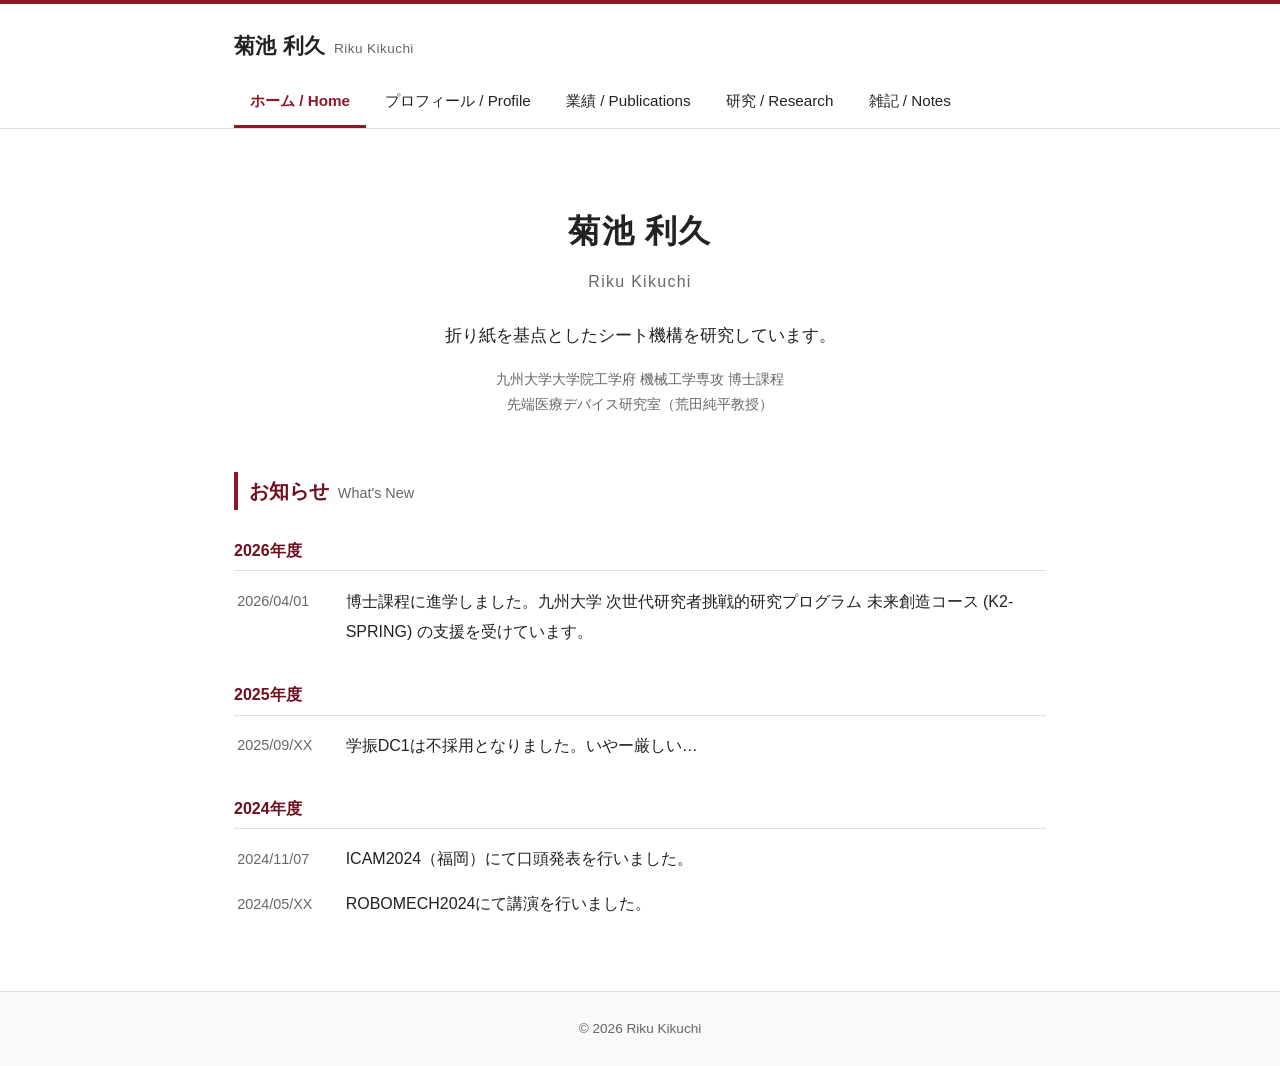
==== index.html @ eeeda30f "Initial site" ====
<!DOCTYPE html>
<html lang="ja">
<head>
  <meta charset="UTF-8">
  <meta name="viewport" content="width=device-width, initial-scale=1.0">
  <title>菊池 利久 | Riku Kikuchi</title>
  <meta name="description" content="菊池利久（九州大学大学院工学府 機械工学専攻 博士課程）の個人ウェブサイト。折り紙を基点としたシート機構の研究を行っています。">
  <link rel="stylesheet" href="css/style.css">
</head>
<body>

<header class="site-header">
  <div class="header-inner">
    <div class="site-title">
      <a href="index.html">菊池 利久<span class="en">Riku Kikuchi</span></a>
    </div>
    <nav class="site-nav">
      <ul>
        <li><a href="index.html" class="active">ホーム / Home</a></li>
        <li><a href="profile.html">プロフィール / Profile</a></li>
        <li><a href="publications.html">業績 / Publications</a></li>
        <li><a href="research.html">研究 / Research</a></li>
        <li><a href="notes.html">雑記 / Notes</a></li>
      </ul>
    </nav>
  </div>
</header>

<main>
  <section class="hero">
    <h1>菊池 利久<span class="en-name">Riku Kikuchi</span></h1>
    <p class="tagline">折り紙を基点としたシート機構を研究しています。</p>
    <p class="affiliation">
      九州大学大学院工学府 機械工学専攻 博士課程<br>
      先端医療デバイス研究室（荒田純平教授）
    </p>
  </section>

  <section class="news">
    <h2>お知らせ<span class="en">What's New</span></h2>

    <h3>2026年度</h3>
    <ul>
      <li>
        <span class="date">2026/04/01</span>
        <span class="body">博士課程に進学しました。九州大学 次世代研究者挑戦的研究プログラム 未来創造コース (K2-SPRING) の支援を受けています。</span>
      </li>
    </ul>

    <h3>2025年度</h3>
    <ul>
      <li>
        <!-- TODO: 日付を修正 -->
        <span class="date">2025/09/XX</span>
        <span class="body">学振DC1は不採用となりました。いやー厳しい…</span>
      </li>
    </ul>

    <h3>2024年度</h3>
    <ul>
      <li>
        <span class="date">2024/11/07</span>
        <span class="body">ICAM2024（福岡）にて口頭発表を行いました。</span>
      </li>
      <li>
        <!-- TODO: 日付を修正 -->
        <span class="date">2024/05/XX</span>
        <span class="body">ROBOMECH2024にて講演を行いました。</span>
      </li>
    </ul>
  </section>
</main>

<footer class="site-footer">
  <div class="footer-inner">
    &copy; 2026 Riku Kikuchi
  </div>
</footer>

</body>
</html>
---- css/style.css ----
/* ============================================
   Riku Kikuchi — Personal Academic Website
   ============================================ */

:root {
  --accent: #8E1728;        /* 九州大学ワインレッド */
  --accent-dark: #6E101F;
  --text: #222222;
  --text-muted: #666666;
  --bg: #ffffff;
  --bg-subtle: #faf8f8;
  --border: #e5dede;
  --max-width: 860px;
}

* {
  margin: 0;
  padding: 0;
  box-sizing: border-box;
}

html {
  scroll-behavior: smooth;
}

body {
  font-family: "Helvetica Neue", Arial, "Hiragino Kaku Gothic ProN",
    "Hiragino Sans", "Yu Gothic UI", Meiryo, sans-serif;
  color: var(--text);
  background: var(--bg);
  line-height: 1.9;
  font-size: 16px;
}

/* ---------- Header / Navigation ---------- */

.site-header {
  border-top: 4px solid var(--accent);
  border-bottom: 1px solid var(--border);
  background: var(--bg);
}

.header-inner {
  max-width: var(--max-width);
  margin: 0 auto;
  padding: 1.4rem 1.5rem 0;
}

.site-title {
  font-size: 1.3rem;
  font-weight: 700;
  letter-spacing: 0.02em;
}

.site-title a {
  color: var(--text);
  text-decoration: none;
}

.site-title .en {
  font-size: 0.85rem;
  font-weight: 400;
  color: var(--text-muted);
  margin-left: 0.6em;
}

.site-nav ul {
  list-style: none;
  display: flex;
  flex-wrap: wrap;
  gap: 0.2rem;
  margin-top: 0.8rem;
}

.site-nav a {
  display: block;
  padding: 0.55rem 1rem;
  color: var(--text);
  text-decoration: none;
  font-size: 0.95rem;
  border-bottom: 3px solid transparent;
  transition: color 0.15s, border-color 0.15s;
}

.site-nav a:hover {
  color: var(--accent);
}

.site-nav a.active {
  color: var(--accent);
  border-bottom-color: var(--accent);
  font-weight: 600;
}

/* ---------- Main layout ---------- */

main {
  max-width: var(--max-width);
  margin: 0 auto;
  padding: 3rem 1.5rem 4rem;
}

.page-title {
  font-size: 1.7rem;
  font-weight: 700;
  margin-bottom: 2.2rem;
  padding-bottom: 0.6rem;
  border-bottom: 2px solid var(--accent);
}

.page-title .en {
  font-size: 1rem;
  font-weight: 400;
  color: var(--text-muted);
  margin-left: 0.7em;
}

h2 {
  font-size: 1.25rem;
  font-weight: 700;
  color: var(--accent-dark);
  margin: 2.6rem 0 1rem;
  padding-left: 0.7rem;
  border-left: 4px solid var(--accent);
}

h2:first-of-type {
  margin-top: 0;
}

h2 .en {
  font-size: 0.9rem;
  font-weight: 400;
  color: var(--text-muted);
  margin-left: 0.6em;
}

h3 {
  font-size: 1.05rem;
  font-weight: 700;
  margin: 1.8rem 0 0.6rem;
}

p {
  margin-bottom: 1rem;
}

a {
  color: var(--accent);
}

/* ---------- Home ---------- */

.hero {
  text-align: center;
  padding: 1.5rem 0 2.5rem;
}

.hero h1 {
  font-size: 2rem;
  font-weight: 700;
  letter-spacing: 0.04em;
}

.hero .en-name {
  display: block;
  font-size: 1rem;
  font-weight: 400;
  color: var(--text-muted);
  margin-top: 0.3rem;
  letter-spacing: 0.08em;
}

.hero .tagline {
  margin-top: 1.4rem;
  font-size: 1.05rem;
  color: var(--text);
}

.hero .affiliation {
  margin-top: 0.8rem;
  font-size: 0.9rem;
  color: var(--text-muted);
  line-height: 1.7;
}

/* ---------- What's New ---------- */

.news h3 {
  font-size: 1rem;
  color: var(--accent-dark);
  margin: 1.6rem 0 0.5rem;
  padding-bottom: 0.25rem;
  border-bottom: 1px solid var(--border);
}

.news ul {
  list-style: none;
}

.news li {
  display: flex;
  gap: 1.2rem;
  padding: 0.45rem 0.2rem;
}

.news .date {
  flex: 0 0 6.2em;
  color: var(--text-muted);
  font-size: 0.9rem;
  font-variant-numeric: tabular-nums;
  padding-top: 0.1em;
}

.news .body {
  flex: 1;
}

/* ---------- Profile ---------- */

.profile-top {
  display: flex;
  align-items: center;
  gap: 2.5rem;
  margin-bottom: 2.5rem;
}

.profile-photo {
  width: 180px;
  height: 180px;
  border-radius: 50%;
  object-fit: cover;
  flex-shrink: 0;
  border: 3px solid var(--border);
}

.profile-intro .name {
  font-size: 1.4rem;
  font-weight: 700;
}

.profile-intro .name .en {
  font-size: 0.95rem;
  font-weight: 400;
  color: var(--text-muted);
  margin-left: 0.6em;
}

.profile-intro .affiliation {
  margin-top: 0.6rem;
  font-size: 0.95rem;
  color: var(--text-muted);
  line-height: 1.8;
}

.profile-intro .email {
  margin-top: 0.6rem;
  font-size: 0.95rem;
}

dl.history div {
  display: flex;
  gap: 1.5rem;
  padding: 0.5rem 0.2rem;
  border-bottom: 1px dashed var(--border);
}

dl.history dt {
  flex: 0 0 7em;
  color: var(--text-muted);
  font-variant-numeric: tabular-nums;
}

dl.history dd {
  flex: 1;
}

/* ---------- Publications ---------- */

ol.pub-list {
  padding-left: 1.5rem;
}

ol.pub-list li {
  margin-bottom: 1.1rem;
}

.pub-empty {
  color: var(--text-muted);
  font-size: 0.95rem;
  padding: 0.4rem 0.2rem;
}

/* ---------- Research ---------- */

.research-section {
  margin-bottom: 3rem;
}

figure.research-fig {
  margin: 1.2rem 0;
  text-align: center;
}

figure.research-fig .placeholder {
  display: flex;
  align-items: center;
  justify-content: center;
  height: 240px;
  background: var(--bg-subtle);
  border: 1px dashed var(--border);
  border-radius: 6px;
  color: var(--text-muted);
  font-size: 0.9rem;
}

figure.research-fig img,
figure.research-fig video {
  max-width: 100%;
  height: auto;
  border-radius: 6px;
  background: #000;
}

.video-row {
  display: flex;
  gap: 1.5rem;
  align-items: flex-start;
}

.video-row figure.research-fig {
  flex: 1;
  min-width: 0;
}

figure.research-fig figcaption {
  margin-top: 0.6rem;
  font-size: 0.88rem;
  color: var(--text-muted);
}

/* ---------- Footer ---------- */

.site-footer {
  border-top: 1px solid var(--border);
  background: var(--bg-subtle);
}

.footer-inner {
  max-width: var(--max-width);
  margin: 0 auto;
  padding: 1.5rem;
  font-size: 0.85rem;
  color: var(--text-muted);
  text-align: center;
}

/* ---------- Responsive ---------- */

@media (max-width: 600px) {
  body {
    font-size: 15px;
  }

  .header-inner {
    padding: 1.1rem 1rem 0;
  }

  .site-nav a {
    padding: 0.5rem 0.7rem;
    font-size: 0.9rem;
  }

  main {
    padding: 2rem 1rem 3rem;
  }

  .hero h1 {
    font-size: 1.6rem;
  }

  .profile-top {
    flex-direction: column;
    text-align: center;
    gap: 1.5rem;
  }

  .news li {
    flex-direction: column;
    gap: 0.1rem;
  }

  .news .date {
    flex: none;
  }

  dl.history div {
    flex-direction: column;
    gap: 0.1rem;
  }

  dl.history dt {
    flex: none;
  }

  .video-row {
    flex-direction: column;
    gap: 1rem;
  }
}
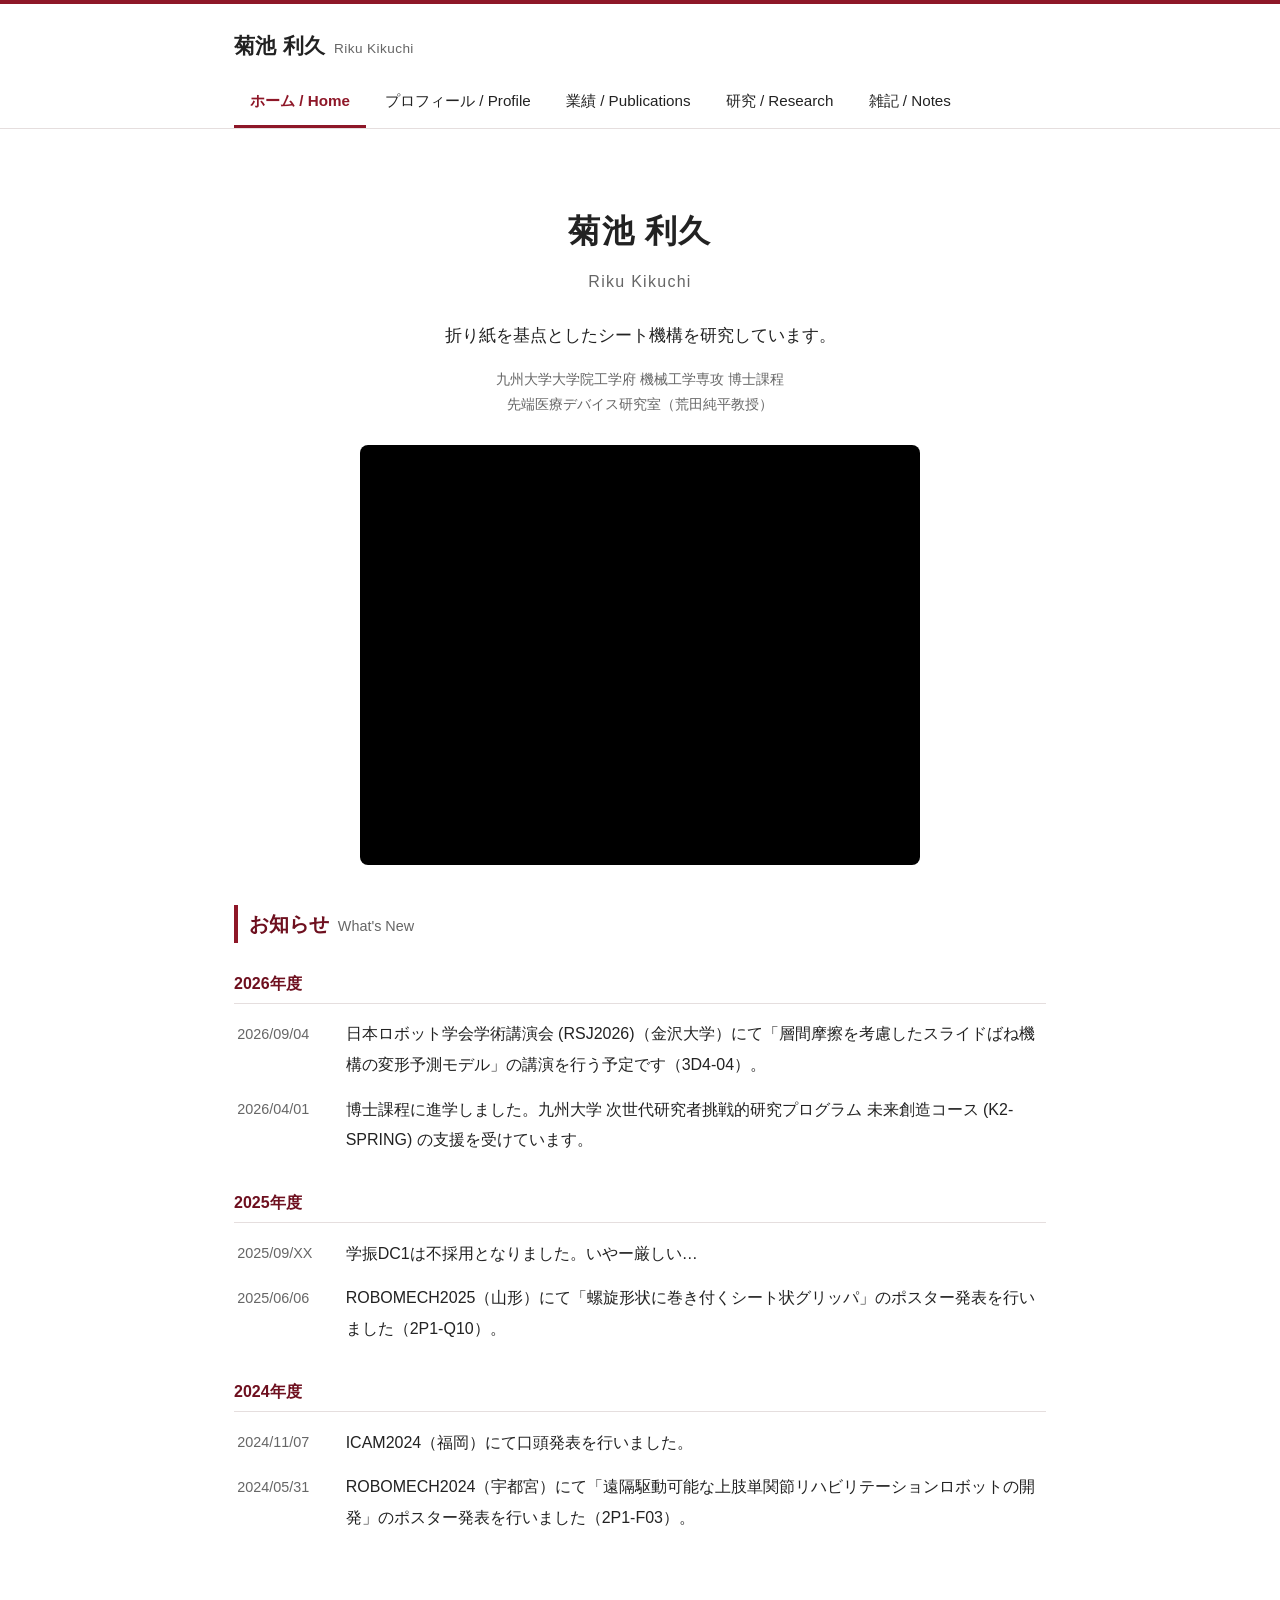
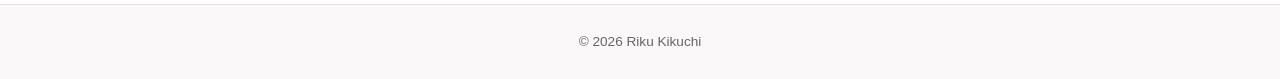
==== commit 88e201f9: "Add hero video playlist and conference dates to news and publications" ====
--- a/index.html
+++ b/index.html
@@ -34,6 +34,8 @@
       九州大学大学院工学府 機械工学専攻 博士課程<br>
       先端医療デバイス研究室（荒田純平教授）
     </p>
+    <video id="hero-video" class="hero-video" src="videos/herical.mp4"
+           autoplay muted playsinline preload="auto"></video>
   </section>
 
   <section class="news">
@@ -41,6 +43,10 @@
 
     <h3>2026年度</h3>
     <ul>
+      <li>
+        <span class="date">2026/09/04</span>
+        <span class="body">日本ロボット学会学術講演会 (RSJ2026)（金沢大学）にて「層間摩擦を考慮したスライドばね機構の変形予測モデル」の講演を行う予定です（3D4-04）。</span>
+      </li>
       <li>
         <span class="date">2026/04/01</span>
         <span class="body">博士課程に進学しました。九州大学 次世代研究者挑戦的研究プログラム 未来創造コース (K2-SPRING) の支援を受けています。</span>
@@ -54,6 +60,10 @@
         <span class="date">2025/09/XX</span>
         <span class="body">学振DC1は不採用となりました。いやー厳しい…</span>
       </li>
+      <li>
+        <span class="date">2025/06/06</span>
+        <span class="body">ROBOMECH2025（山形）にて「螺旋形状に巻き付くシート状グリッパ」のポスター発表を行いました（2P1-Q10）。</span>
+      </li>
     </ul>
 
     <h3>2024年度</h3>
@@ -63,13 +73,25 @@
         <span class="body">ICAM2024（福岡）にて口頭発表を行いました。</span>
       </li>
       <li>
-        <!-- TODO: 日付を修正 -->
-        <span class="date">2024/05/XX</span>
-        <span class="body">ROBOMECH2024にて講演を行いました。</span>
+        <span class="date">2024/05/31</span>
+        <span class="body">ROBOMECH2024（宇都宮）にて「遠隔駆動可能な上肢単関節リハビリテーションロボットの開発」のポスター発表を行いました（2P1-F03）。</span>
       </li>
     </ul>
   </section>
 </main>
+
+<script>
+  (function () {
+    var playlist = ["videos/herical.mp4", "videos/gripper.mp4", "videos/elbow_reha.mp4"];
+    var i = 0;
+    var v = document.getElementById("hero-video");
+    v.addEventListener("ended", function () {
+      i = (i + 1) % playlist.length;
+      v.src = playlist[i];
+      v.play();
+    });
+  })();
+</script>
 
 <footer class="site-footer">
   <div class="footer-inner">
--- a/css/style.css
+++ b/css/style.css
@@ -184,6 +184,16 @@
   line-height: 1.7;
 }
 
+.hero-video {
+  display: block;
+  width: min(100%, 560px);
+  aspect-ratio: 4 / 3;
+  object-fit: cover;
+  margin: 1.8rem auto 0;
+  border-radius: 8px;
+  background: #000;
+}
+
 /* ---------- What's New ---------- */
 
 .news h3 {
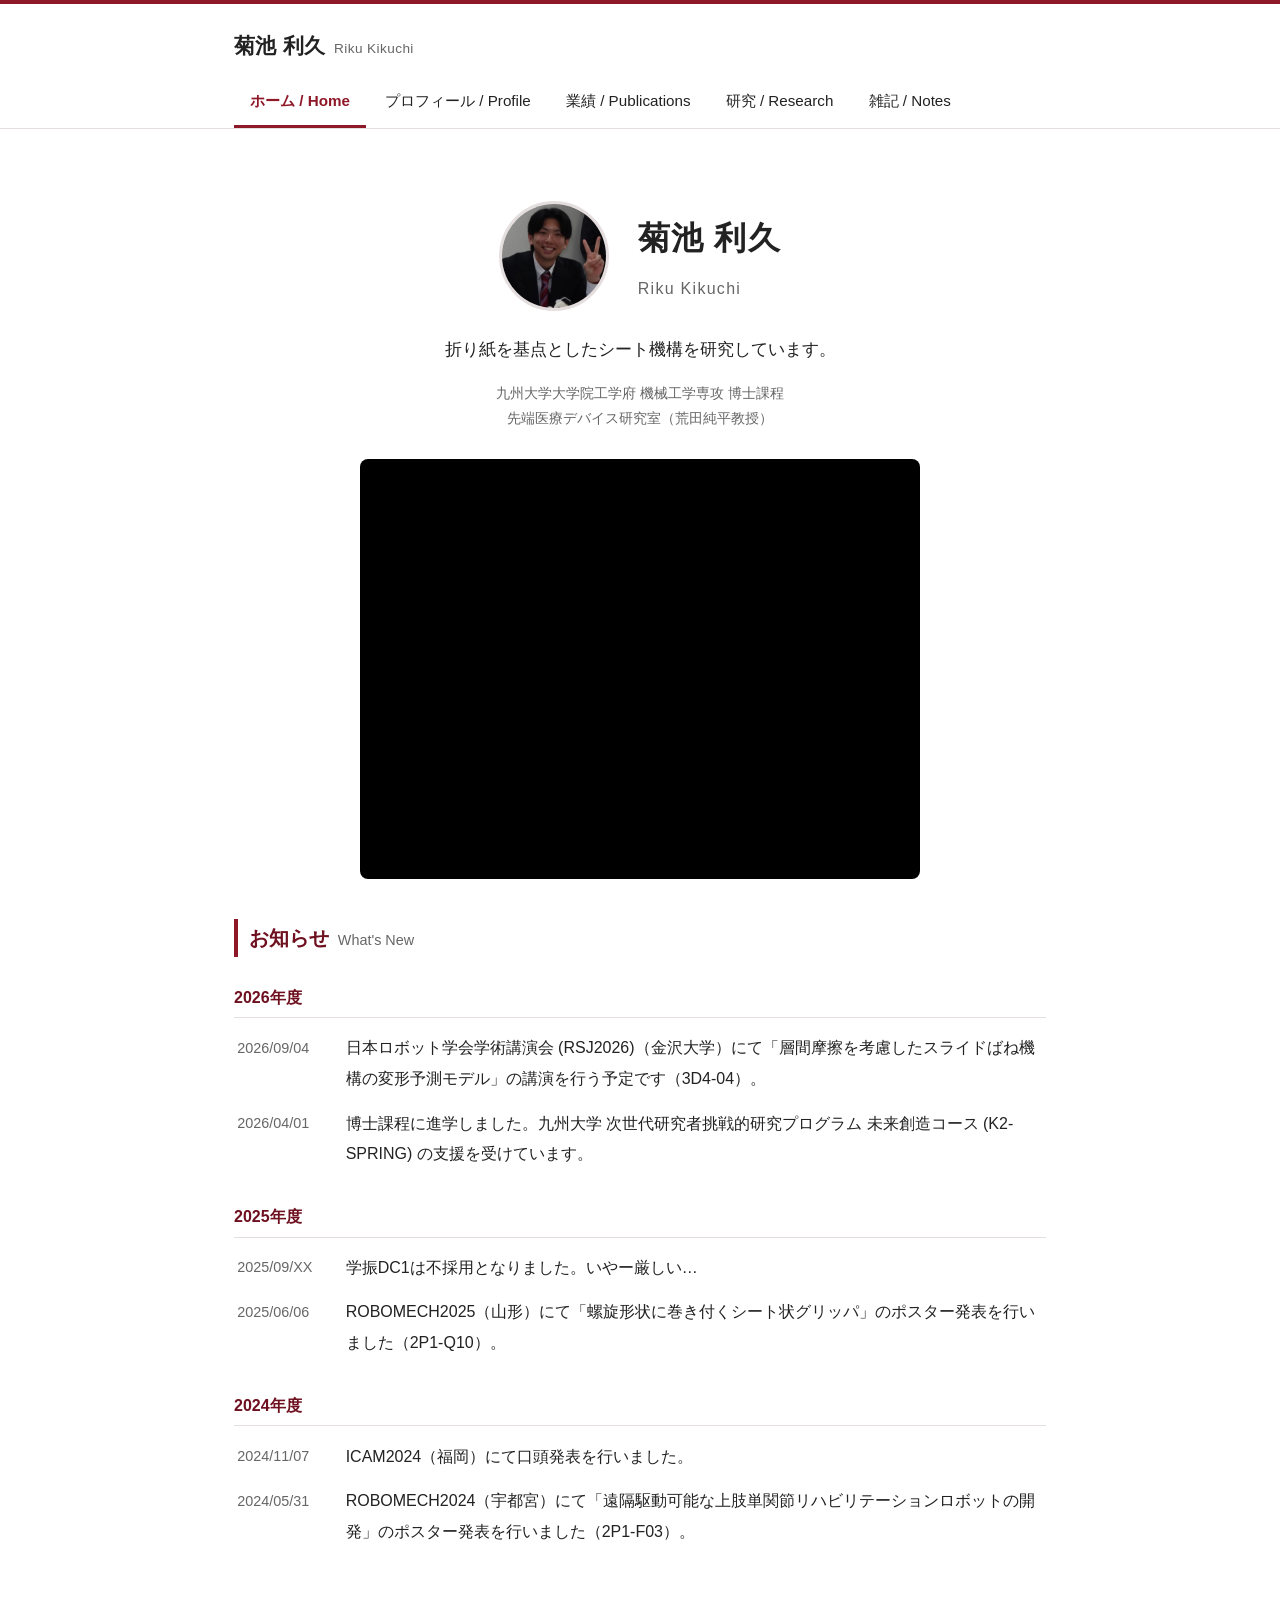
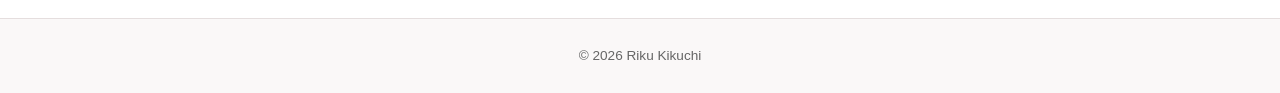
==== commit 5658c6e4: "Add profile photo next to name in hero" ====
--- a/index.html
+++ b/index.html
@@ -28,7 +28,10 @@
 
 <main>
   <section class="hero">
-    <h1>菊池 利久<span class="en-name">Riku Kikuchi</span></h1>
+    <div class="hero-head">
+      <img src="images/profile.jpg" alt="菊池利久の顔写真" class="hero-photo">
+      <h1>菊池 利久<span class="en-name">Riku Kikuchi</span></h1>
+    </div>
     <p class="tagline">折り紙を基点としたシート機構を研究しています。</p>
     <p class="affiliation">
       九州大学大学院工学府 機械工学専攻 博士課程<br>
--- a/css/style.css
+++ b/css/style.css
@@ -156,10 +156,27 @@
   padding: 1.5rem 0 2.5rem;
 }
 
+.hero-head {
+  display: flex;
+  align-items: center;
+  justify-content: center;
+  gap: 1.8rem;
+}
+
+.hero-photo {
+  width: 110px;
+  height: 110px;
+  border-radius: 50%;
+  object-fit: cover;
+  border: 3px solid var(--border);
+  flex-shrink: 0;
+}
+
 .hero h1 {
   font-size: 2rem;
   font-weight: 700;
   letter-spacing: 0.04em;
+  text-align: left;
 }
 
 .hero .en-name {
@@ -389,6 +406,15 @@
     font-size: 1.6rem;
   }
 
+  .hero-head {
+    gap: 1.1rem;
+  }
+
+  .hero-photo {
+    width: 84px;
+    height: 84px;
+  }
+
   .profile-top {
     flex-direction: column;
     text-align: center;
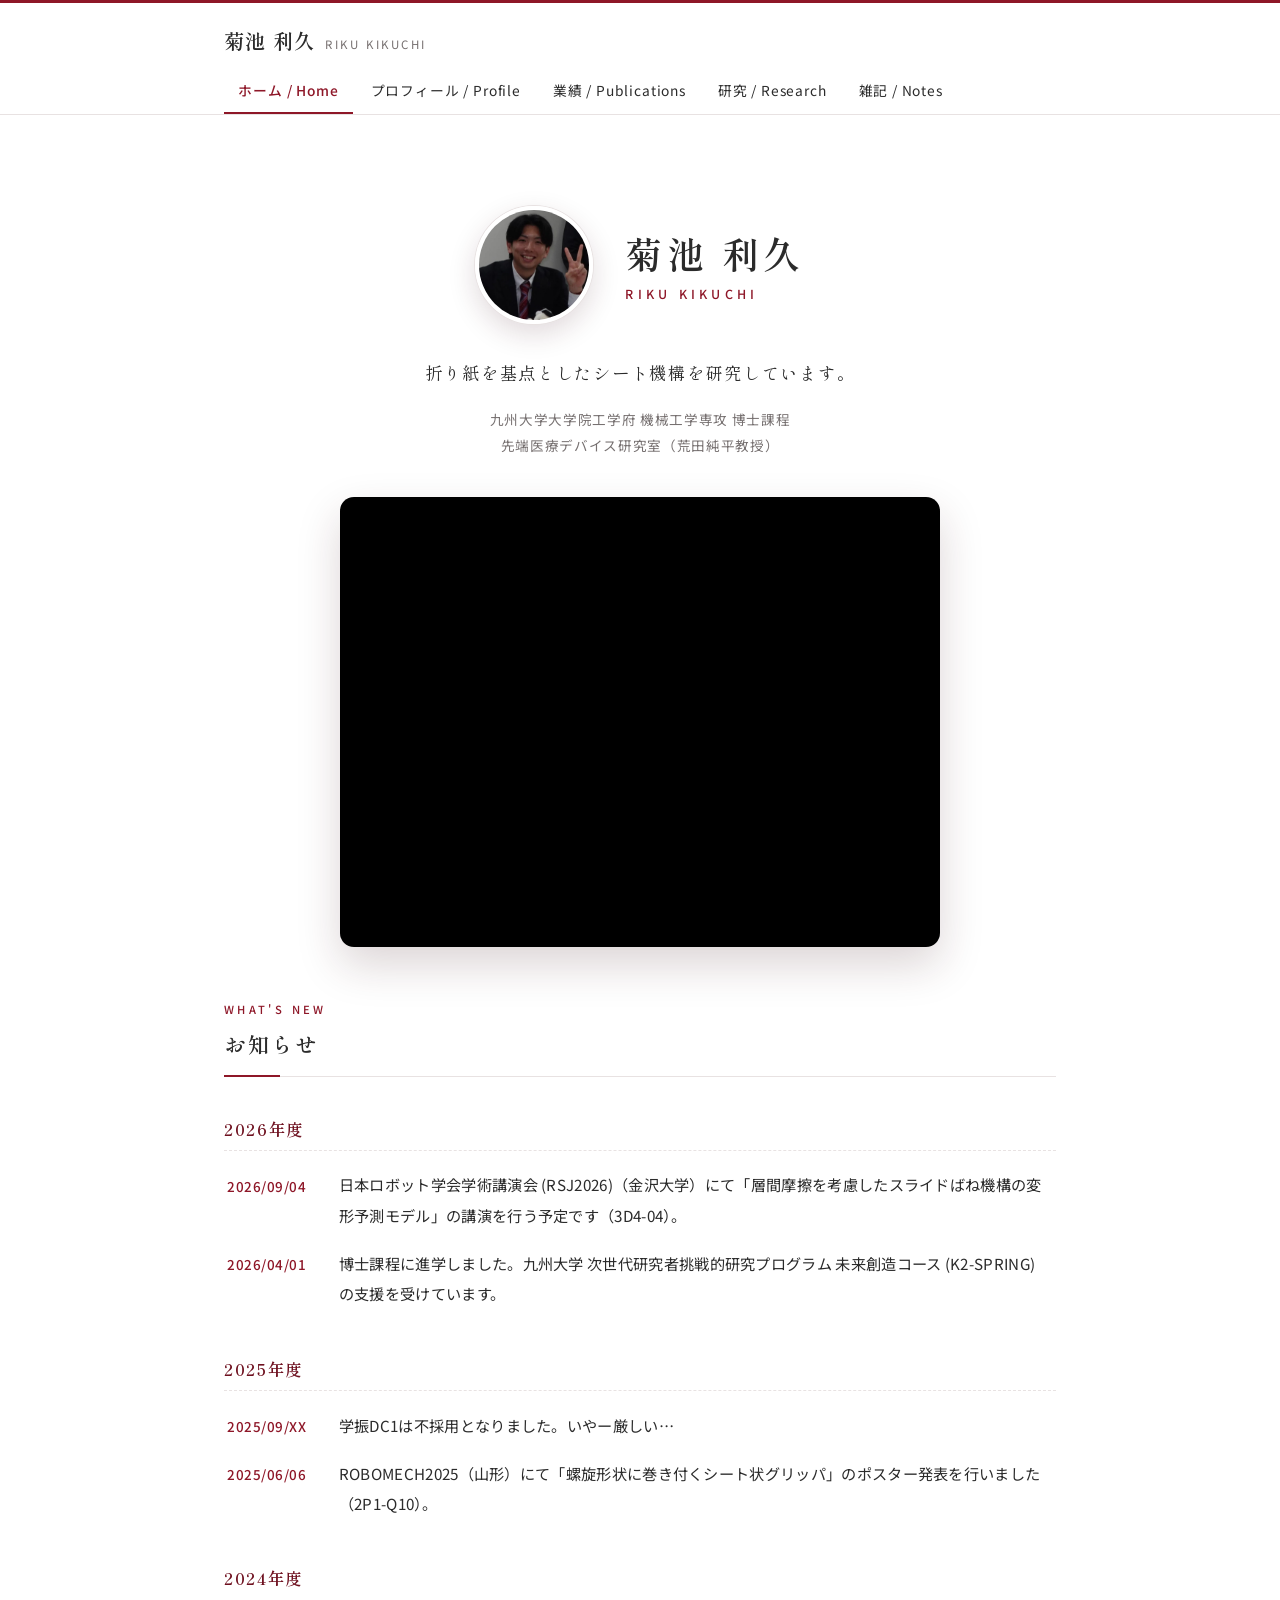
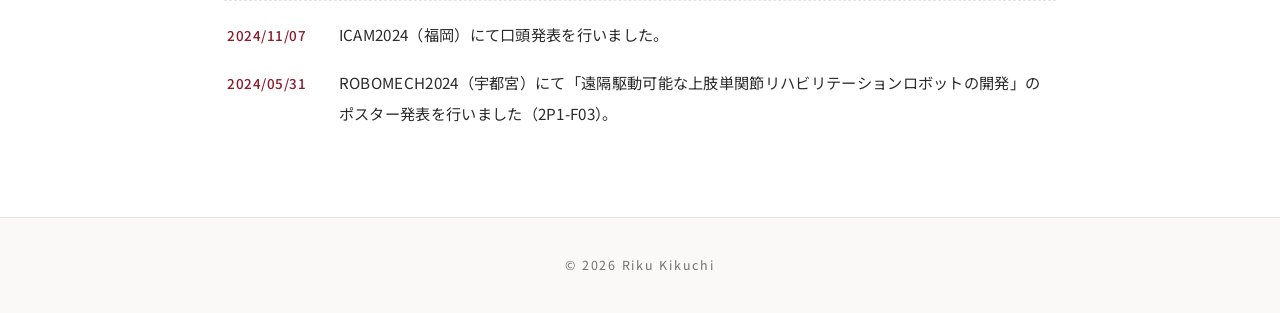
==== commit a1c68b4c: "Design refresh: serif/sans typography, refined headings, video shadows" ====
--- a/index.html
+++ b/index.html
@@ -5,6 +5,9 @@
   <meta name="viewport" content="width=device-width, initial-scale=1.0">
   <title>菊池 利久 | Riku Kikuchi</title>
   <meta name="description" content="菊池利久（九州大学大学院工学府 機械工学専攻 博士課程）の個人ウェブサイト。折り紙を基点としたシート機構の研究を行っています。">
+  <link rel="preconnect" href="https://fonts.googleapis.com">
+  <link rel="preconnect" href="https://fonts.gstatic.com" crossorigin>
+  <link href="https://fonts.googleapis.com/css2?family=Noto+Sans+JP:wght@400;500;700&family=Shippori+Mincho:wght@500;600;700&display=swap" rel="stylesheet">
   <link rel="stylesheet" href="css/style.css">
 </head>
 <body>
@@ -88,10 +91,23 @@
     var playlist = ["videos/herical.mp4", "videos/gripper.mp4", "videos/elbow_reha.mp4"];
     var i = 0;
     var v = document.getElementById("hero-video");
+
+    function tryPlay() {
+      var p = v.play();
+      if (p && p.catch) p.catch(function () {});
+    }
+
     v.addEventListener("ended", function () {
       i = (i + 1) % playlist.length;
       v.src = playlist[i];
-      v.play();
+      tryPlay();
+    });
+
+    // 自動再生がブロックされた環境では、最初の操作で再生を開始する
+    tryPlay();
+    document.addEventListener("pointerdown", function onFirstTouch() {
+      if (v.paused) tryPlay();
+      document.removeEventListener("pointerdown", onFirstTouch);
     });
   })();
 </script>
--- a/css/style.css
+++ b/css/style.css
@@ -5,12 +5,16 @@
 :root {
   --accent: #8E1728;        /* 九州大学ワインレッド */
   --accent-dark: #6E101F;
-  --text: #222222;
-  --text-muted: #666666;
+  --accent-soft: #F7EEF0;
+  --text: #2b2b2b;
+  --text-muted: #767070;
   --bg: #ffffff;
-  --bg-subtle: #faf8f8;
-  --border: #e5dede;
-  --max-width: 860px;
+  --bg-subtle: #faf9f8;
+  --border: #e8e2e2;
+  --max-width: 880px;
+  --font-serif: "Shippori Mincho", "Hiragino Mincho ProN", "Yu Mincho", serif;
+  --font-sans: "Noto Sans JP", "Hiragino Kaku Gothic ProN", "Hiragino Sans",
+    "Yu Gothic UI", Meiryo, sans-serif;
 }
 
 * {
@@ -24,32 +28,44 @@
 }
 
 body {
-  font-family: "Helvetica Neue", Arial, "Hiragino Kaku Gothic ProN",
-    "Hiragino Sans", "Yu Gothic UI", Meiryo, sans-serif;
+  font-family: var(--font-sans);
   color: var(--text);
   background: var(--bg);
-  line-height: 1.9;
-  font-size: 16px;
+  line-height: 2;
+  font-size: 15.5px;
+  letter-spacing: 0.02em;
+  -webkit-font-smoothing: antialiased;
+}
+
+::selection {
+  background: var(--accent);
+  color: #fff;
 }
 
 /* ---------- Header / Navigation ---------- */
 
 .site-header {
-  border-top: 4px solid var(--accent);
+  position: sticky;
+  top: 0;
+  z-index: 100;
+  border-top: 3px solid var(--accent);
   border-bottom: 1px solid var(--border);
-  background: var(--bg);
+  background: rgba(255, 255, 255, 0.92);
+  backdrop-filter: blur(10px);
+  -webkit-backdrop-filter: blur(10px);
 }
 
 .header-inner {
   max-width: var(--max-width);
   margin: 0 auto;
-  padding: 1.4rem 1.5rem 0;
+  padding: 1.1rem 1.5rem 0;
 }
 
 .site-title {
-  font-size: 1.3rem;
-  font-weight: 700;
-  letter-spacing: 0.02em;
+  font-family: var(--font-serif);
+  font-size: 1.25rem;
+  font-weight: 600;
+  letter-spacing: 0.06em;
 }
 
 .site-title a {
@@ -58,10 +74,13 @@
 }
 
 .site-title .en {
-  font-size: 0.85rem;
+  font-family: var(--font-sans);
+  font-size: 0.72rem;
   font-weight: 400;
   color: var(--text-muted);
-  margin-left: 0.6em;
+  margin-left: 0.9em;
+  letter-spacing: 0.22em;
+  text-transform: uppercase;
 }
 
 .site-nav ul {
@@ -69,17 +88,18 @@
   display: flex;
   flex-wrap: wrap;
   gap: 0.2rem;
-  margin-top: 0.8rem;
+  margin-top: 0.5rem;
 }
 
 .site-nav a {
   display: block;
-  padding: 0.55rem 1rem;
+  padding: 0.5rem 0.9rem;
   color: var(--text);
   text-decoration: none;
-  font-size: 0.95rem;
-  border-bottom: 3px solid transparent;
-  transition: color 0.15s, border-color 0.15s;
+  font-size: 0.86rem;
+  letter-spacing: 0.06em;
+  border-bottom: 2px solid transparent;
+  transition: color 0.2s, border-color 0.2s;
 }
 
 .site-nav a:hover {
@@ -89,7 +109,7 @@
 .site-nav a.active {
   color: var(--accent);
   border-bottom-color: var(--accent);
-  font-weight: 600;
+  font-weight: 500;
 }
 
 /* ---------- Main layout ---------- */
@@ -97,31 +117,55 @@
 main {
   max-width: var(--max-width);
   margin: 0 auto;
-  padding: 3rem 1.5rem 4rem;
-}
-
+  padding: 3.5rem 1.5rem 5rem;
+}
+
+/* ページタイトル：英語オーバーライン + 明朝見出し */
 .page-title {
-  font-size: 1.7rem;
-  font-weight: 700;
-  margin-bottom: 2.2rem;
-  padding-bottom: 0.6rem;
-  border-bottom: 2px solid var(--accent);
+  display: flex;
+  flex-direction: column-reverse;
+  gap: 0.15rem;
+  margin-bottom: 3rem;
+  font-family: var(--font-serif);
+  font-size: 1.85rem;
+  font-weight: 600;
+  letter-spacing: 0.1em;
 }
 
 .page-title .en {
-  font-size: 1rem;
-  font-weight: 400;
-  color: var(--text-muted);
-  margin-left: 0.7em;
-}
-
+  font-family: var(--font-sans);
+  font-size: 0.72rem;
+  font-weight: 500;
+  color: var(--accent);
+  letter-spacing: 0.32em;
+  text-transform: uppercase;
+  margin-left: 0;
+}
+
+/* セクション見出し：同じく英語オーバーライン方式 */
 h2 {
-  font-size: 1.25rem;
-  font-weight: 700;
-  color: var(--accent-dark);
-  margin: 2.6rem 0 1rem;
-  padding-left: 0.7rem;
-  border-left: 4px solid var(--accent);
+  display: flex;
+  flex-direction: column-reverse;
+  gap: 0.1rem;
+  font-family: var(--font-serif);
+  font-size: 1.35rem;
+  font-weight: 600;
+  letter-spacing: 0.08em;
+  color: var(--text);
+  margin: 3.2rem 0 1.3rem;
+  padding-bottom: 0.7rem;
+  border-bottom: 1px solid var(--border);
+  position: relative;
+}
+
+h2::after {
+  content: "";
+  position: absolute;
+  left: 0;
+  bottom: -1px;
+  width: 56px;
+  height: 2px;
+  background: var(--accent);
 }
 
 h2:first-of-type {
@@ -129,14 +173,17 @@
 }
 
 h2 .en {
-  font-size: 0.9rem;
-  font-weight: 400;
-  color: var(--text-muted);
-  margin-left: 0.6em;
+  font-family: var(--font-sans);
+  font-size: 0.7rem;
+  font-weight: 500;
+  color: var(--accent);
+  letter-spacing: 0.3em;
+  text-transform: uppercase;
+  margin-left: 0;
 }
 
 h3 {
-  font-size: 1.05rem;
+  font-size: 1.02rem;
   font-weight: 700;
   margin: 1.8rem 0 0.6rem;
 }
@@ -153,179 +200,228 @@
 
 .hero {
   text-align: center;
-  padding: 1.5rem 0 2.5rem;
+  padding: 2.2rem 0 3.2rem;
 }
 
 .hero-head {
   display: flex;
   align-items: center;
   justify-content: center;
-  gap: 1.8rem;
+  gap: 2rem;
 }
 
 .hero-photo {
-  width: 110px;
-  height: 110px;
-  border-radius: 50%;
-  object-fit: cover;
-  border: 3px solid var(--border);
-  flex-shrink: 0;
-}
-
-.hero h1 {
-  font-size: 2rem;
-  font-weight: 700;
-  letter-spacing: 0.04em;
-  text-align: left;
-}
-
-.hero .en-name {
-  display: block;
-  font-size: 1rem;
-  font-weight: 400;
-  color: var(--text-muted);
-  margin-top: 0.3rem;
-  letter-spacing: 0.08em;
-}
-
-.hero .tagline {
-  margin-top: 1.4rem;
-  font-size: 1.05rem;
-  color: var(--text);
-}
-
-.hero .affiliation {
-  margin-top: 0.8rem;
-  font-size: 0.9rem;
-  color: var(--text-muted);
-  line-height: 1.7;
-}
-
-.hero-video {
-  display: block;
-  width: min(100%, 560px);
-  aspect-ratio: 4 / 3;
-  object-fit: cover;
-  margin: 1.8rem auto 0;
-  border-radius: 8px;
-  background: #000;
-}
-
-/* ---------- What's New ---------- */
-
-.news h3 {
-  font-size: 1rem;
-  color: var(--accent-dark);
-  margin: 1.6rem 0 0.5rem;
-  padding-bottom: 0.25rem;
-  border-bottom: 1px solid var(--border);
-}
-
-.news ul {
-  list-style: none;
-}
-
-.news li {
-  display: flex;
-  gap: 1.2rem;
-  padding: 0.45rem 0.2rem;
-}
-
-.news .date {
-  flex: 0 0 6.2em;
-  color: var(--text-muted);
-  font-size: 0.9rem;
-  font-variant-numeric: tabular-nums;
-  padding-top: 0.1em;
-}
-
-.news .body {
-  flex: 1;
-}
-
-/* ---------- Profile ---------- */
-
-.profile-top {
-  display: flex;
-  align-items: center;
-  gap: 2.5rem;
-  margin-bottom: 2.5rem;
-}
-
-.profile-photo {
-  width: 180px;
-  height: 180px;
+  width: 118px;
+  height: 118px;
   border-radius: 50%;
   object-fit: cover;
   flex-shrink: 0;
-  border: 3px solid var(--border);
+  border: 4px solid #fff;
+  box-shadow: 0 0 0 1px var(--border), 0 10px 28px rgba(60, 20, 28, 0.16);
+}
+
+.hero h1 {
+  font-family: var(--font-serif);
+  font-size: 2.3rem;
+  font-weight: 600;
+  letter-spacing: 0.12em;
+  text-align: left;
+  line-height: 1.4;
+}
+
+.hero .en-name {
+  display: block;
+  font-family: var(--font-sans);
+  font-size: 0.78rem;
+  font-weight: 500;
+  color: var(--accent);
+  margin-top: 0.4rem;
+  letter-spacing: 0.34em;
+  text-transform: uppercase;
+}
+
+.hero .tagline {
+  margin-top: 2rem;
+  font-family: var(--font-serif);
+  font-size: 1.08rem;
+  letter-spacing: 0.1em;
+  color: var(--text);
+}
+
+.hero .affiliation {
+  margin-top: 0.9rem;
+  font-size: 0.85rem;
+  color: var(--text-muted);
+  line-height: 1.9;
+  letter-spacing: 0.05em;
+}
+
+.hero-video {
+  display: block;
+  width: min(100%, 600px);
+  aspect-ratio: 4 / 3;
+  object-fit: cover;
+  margin: 2.4rem auto 0;
+  border-radius: 14px;
+  background: #000;
+  box-shadow: 0 18px 44px rgba(60, 20, 28, 0.18);
+}
+
+/* ---------- What's New ---------- */
+
+.news h3 {
+  font-family: var(--font-serif);
+  font-size: 1.02rem;
+  font-weight: 600;
+  letter-spacing: 0.1em;
+  color: var(--accent-dark);
+  margin: 2.2rem 0 0.6rem;
+  padding-bottom: 0.3rem;
+  border-bottom: 1px dashed var(--border);
+}
+
+.news ul {
+  list-style: none;
+}
+
+.news li {
+  display: flex;
+  gap: 1.6rem;
+  padding: 0.55rem 0.2rem;
+}
+
+.news .date {
+  flex: 0 0 6.4em;
+  color: var(--accent);
+  font-size: 0.84rem;
+  font-weight: 500;
+  font-variant-numeric: tabular-nums;
+  letter-spacing: 0.04em;
+  padding-top: 0.25em;
+}
+
+.news .body {
+  flex: 1;
+  font-size: 0.95rem;
+}
+
+/* ---------- Profile ---------- */
+
+.profile-top {
+  display: flex;
+  align-items: center;
+  gap: 3rem;
+  margin-bottom: 3rem;
+}
+
+.profile-photo {
+  width: 190px;
+  height: 190px;
+  border-radius: 50%;
+  object-fit: cover;
+  flex-shrink: 0;
+  border: 5px solid #fff;
+  box-shadow: 0 0 0 1px var(--border), 0 14px 36px rgba(60, 20, 28, 0.16);
 }
 
 .profile-intro .name {
-  font-size: 1.4rem;
-  font-weight: 700;
+  font-family: var(--font-serif);
+  font-size: 1.55rem;
+  font-weight: 600;
+  letter-spacing: 0.1em;
 }
 
 .profile-intro .name .en {
-  font-size: 0.95rem;
-  font-weight: 400;
-  color: var(--text-muted);
-  margin-left: 0.6em;
+  font-family: var(--font-sans);
+  font-size: 0.75rem;
+  font-weight: 500;
+  color: var(--accent);
+  margin-left: 0.9em;
+  letter-spacing: 0.26em;
+  text-transform: uppercase;
 }
 
 .profile-intro .affiliation {
-  margin-top: 0.6rem;
-  font-size: 0.95rem;
-  color: var(--text-muted);
-  line-height: 1.8;
+  margin-top: 0.8rem;
+  font-size: 0.9rem;
+  color: var(--text-muted);
+  line-height: 1.9;
 }
 
 .profile-intro .email {
-  margin-top: 0.6rem;
-  font-size: 0.95rem;
+  margin-top: 0.7rem;
+  font-size: 0.9rem;
 }
 
 dl.history div {
   display: flex;
-  gap: 1.5rem;
-  padding: 0.5rem 0.2rem;
+  gap: 1.8rem;
+  padding: 0.65rem 0.2rem;
   border-bottom: 1px dashed var(--border);
 }
 
 dl.history dt {
   flex: 0 0 7em;
-  color: var(--text-muted);
+  color: var(--accent);
+  font-size: 0.88rem;
+  font-weight: 500;
   font-variant-numeric: tabular-nums;
+  padding-top: 0.15em;
 }
 
 dl.history dd {
   flex: 1;
+  font-size: 0.95rem;
 }
 
 /* ---------- Publications ---------- */
 
 ol.pub-list {
-  padding-left: 1.5rem;
+  list-style: none;
+  counter-reset: pub;
 }
 
 ol.pub-list li {
-  margin-bottom: 1.1rem;
+  counter-increment: pub;
+  position: relative;
+  padding: 0.9rem 0.2rem 0.9rem 2.6rem;
+  margin-bottom: 0.4rem;
+  font-size: 0.95rem;
+  line-height: 1.9;
+  border-bottom: 1px dashed var(--border);
+}
+
+ol.pub-list li::before {
+  content: counter(pub, decimal-leading-zero);
+  position: absolute;
+  left: 0.1rem;
+  top: 1.05rem;
+  font-size: 0.8rem;
+  font-weight: 500;
+  color: var(--accent);
+  font-variant-numeric: tabular-nums;
+  letter-spacing: 0.05em;
 }
 
 .pub-empty {
   color: var(--text-muted);
-  font-size: 0.95rem;
+  font-size: 0.92rem;
   padding: 0.4rem 0.2rem;
 }
 
 /* ---------- Research ---------- */
 
 .research-section {
-  margin-bottom: 3rem;
+  margin-bottom: 3.5rem;
+}
+
+.research-section p {
+  font-size: 0.96rem;
+  max-width: 46em;
 }
 
 figure.research-fig {
-  margin: 1.2rem 0;
+  margin: 1.6rem 0;
   text-align: center;
 }
 
@@ -336,7 +432,7 @@
   height: 240px;
   background: var(--bg-subtle);
   border: 1px dashed var(--border);
-  border-radius: 6px;
+  border-radius: 12px;
   color: var(--text-muted);
   font-size: 0.9rem;
 }
@@ -345,13 +441,21 @@
 figure.research-fig video {
   max-width: 100%;
   height: auto;
-  border-radius: 6px;
+  border-radius: 12px;
   background: #000;
+  box-shadow: 0 12px 32px rgba(60, 20, 28, 0.14);
+}
+
+figure.research-fig figcaption {
+  margin-top: 0.9rem;
+  font-size: 0.82rem;
+  color: var(--text-muted);
+  letter-spacing: 0.06em;
 }
 
 .video-row {
   display: flex;
-  gap: 1.5rem;
+  gap: 1.8rem;
   align-items: flex-start;
 }
 
@@ -360,12 +464,6 @@
   min-width: 0;
 }
 
-figure.research-fig figcaption {
-  margin-top: 0.6rem;
-  font-size: 0.88rem;
-  color: var(--text-muted);
-}
-
 /* ---------- Footer ---------- */
 
 .site-footer {
@@ -376,10 +474,11 @@
 .footer-inner {
   max-width: var(--max-width);
   margin: 0 auto;
-  padding: 1.5rem;
-  font-size: 0.85rem;
+  padding: 2.2rem 1.5rem;
+  font-size: 0.78rem;
   color: var(--text-muted);
   text-align: center;
+  letter-spacing: 0.14em;
 }
 
 /* ---------- Responsive ---------- */
@@ -390,40 +489,50 @@
   }
 
   .header-inner {
-    padding: 1.1rem 1rem 0;
+    padding: 0.9rem 1rem 0;
   }
 
   .site-nav a {
-    padding: 0.5rem 0.7rem;
-    font-size: 0.9rem;
+    padding: 0.45rem 0.6rem;
+    font-size: 0.8rem;
   }
 
   main {
-    padding: 2rem 1rem 3rem;
+    padding: 2.4rem 1.1rem 3.5rem;
+  }
+
+  .hero {
+    padding: 1.2rem 0 2.4rem;
+  }
+
+  .hero-head {
+    gap: 1.2rem;
+  }
+
+  .hero-photo {
+    width: 88px;
+    height: 88px;
   }
 
   .hero h1 {
-    font-size: 1.6rem;
-  }
-
-  .hero-head {
-    gap: 1.1rem;
-  }
-
-  .hero-photo {
-    width: 84px;
-    height: 84px;
+    font-size: 1.7rem;
   }
 
   .profile-top {
     flex-direction: column;
     text-align: center;
-    gap: 1.5rem;
+    gap: 1.8rem;
+  }
+
+  .profile-photo {
+    width: 160px;
+    height: 160px;
   }
 
   .news li {
     flex-direction: column;
-    gap: 0.1rem;
+    gap: 0.05rem;
+    padding: 0.7rem 0.2rem;
   }
 
   .news .date {
@@ -432,7 +541,7 @@
 
   dl.history div {
     flex-direction: column;
-    gap: 0.1rem;
+    gap: 0.05rem;
   }
 
   dl.history dt {
@@ -441,6 +550,6 @@
 
   .video-row {
     flex-direction: column;
-    gap: 1rem;
-  }
-}
+    gap: 1.2rem;
+  }
+}
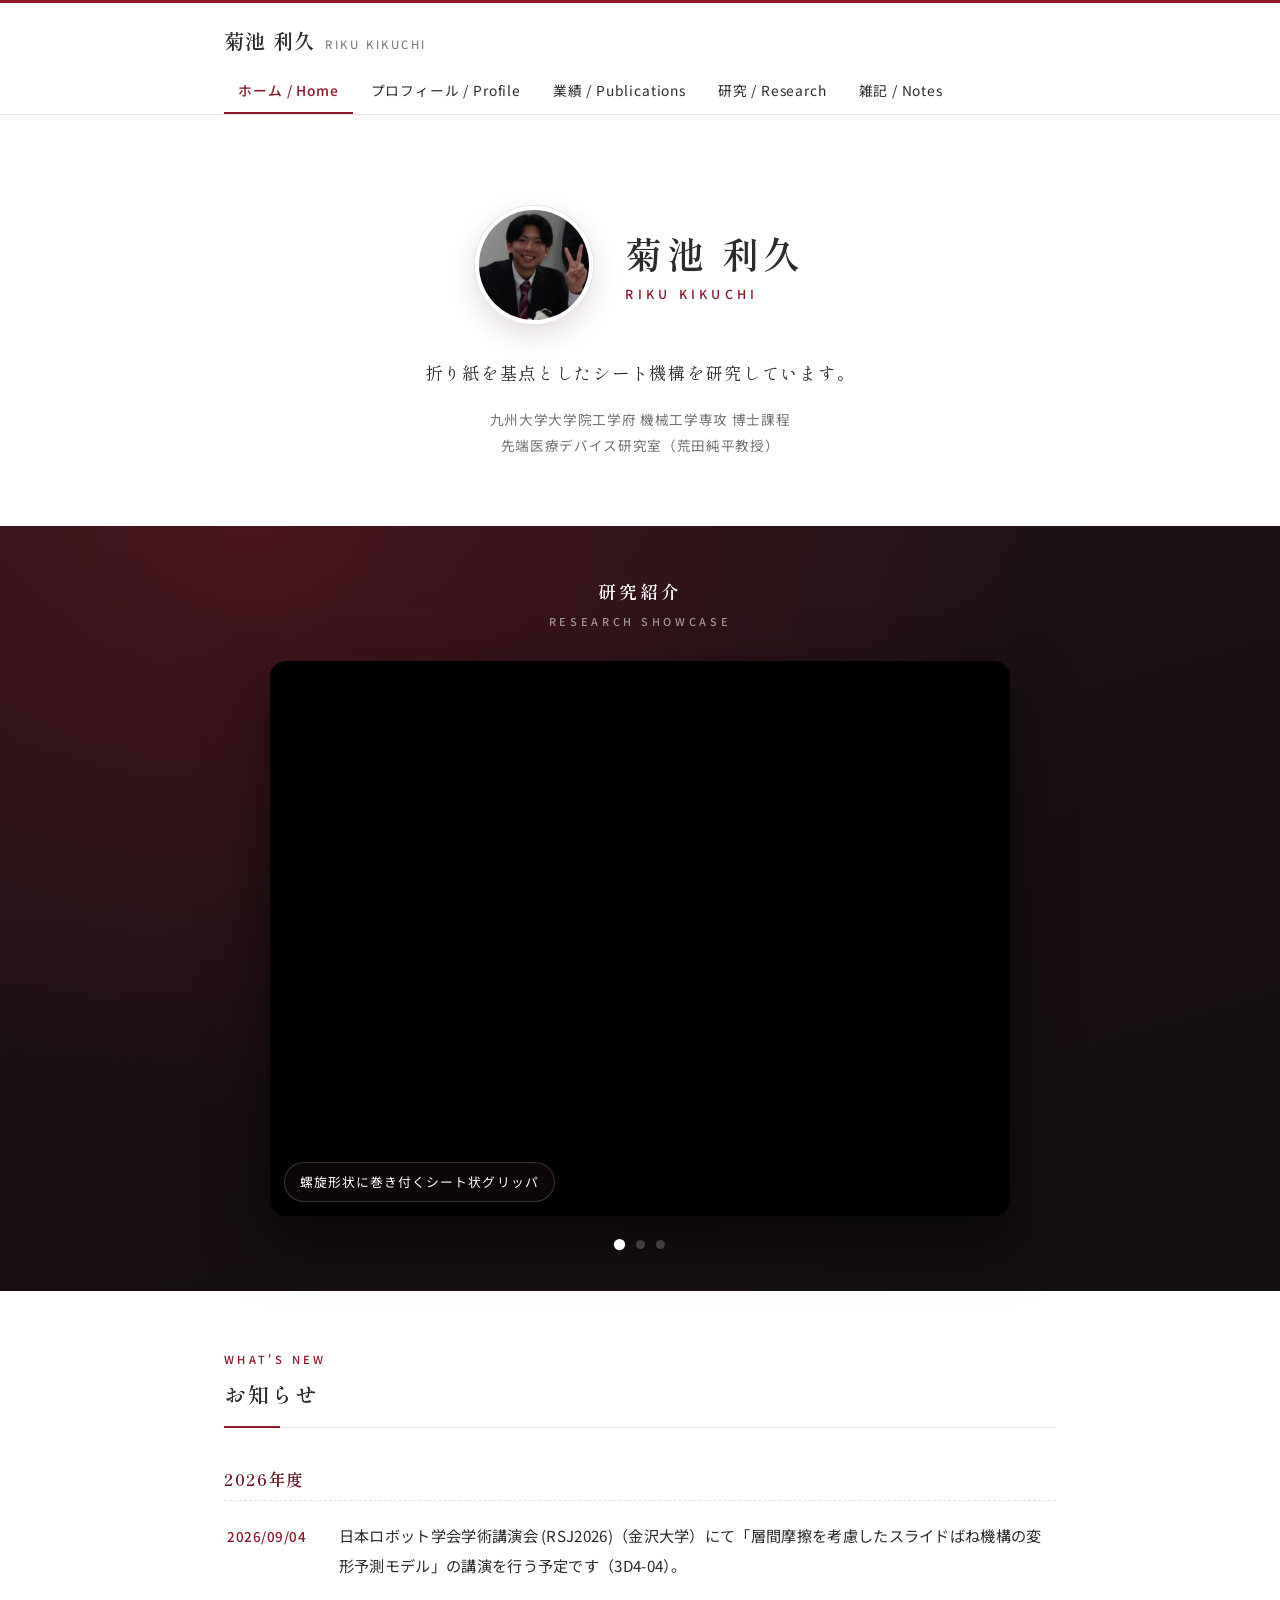
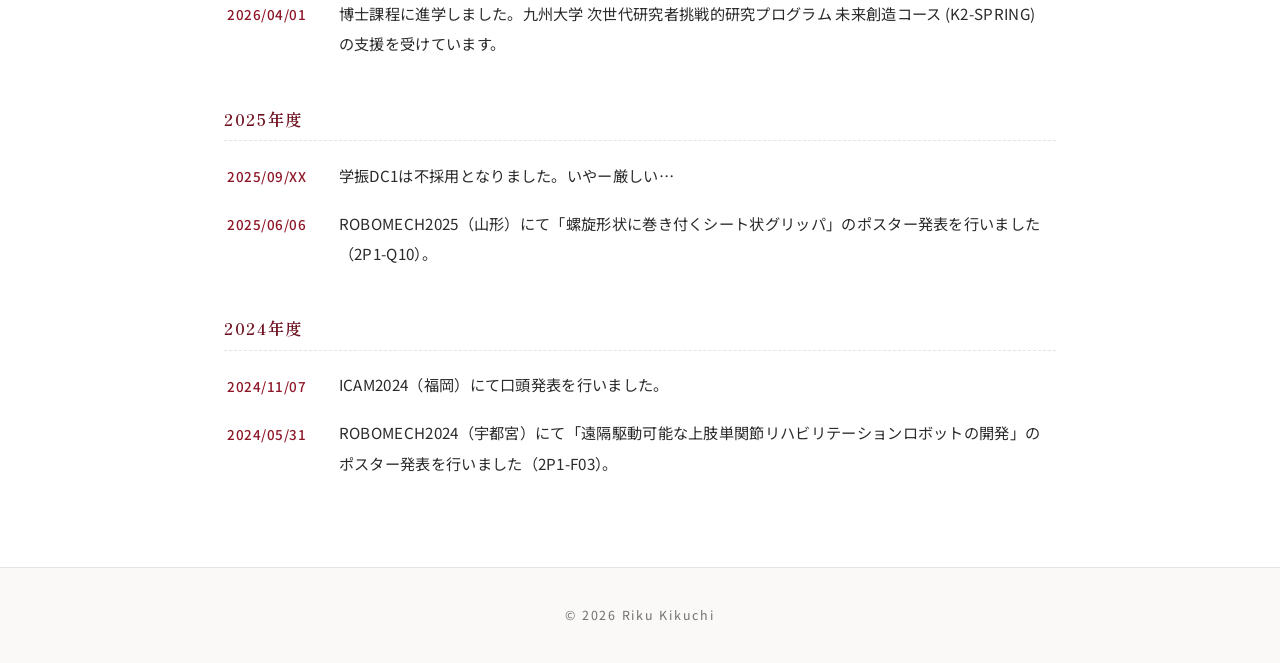
==== commit 2fc70181: "Add dark research showcase band on home, fill in education years" ====
--- a/index.html
+++ b/index.html
@@ -40,8 +40,18 @@
       九州大学大学院工学府 機械工学専攻 博士課程<br>
       先端医療デバイス研究室（荒田純平教授）
     </p>
-    <video id="hero-video" class="hero-video" src="videos/herical.mp4"
-           autoplay muted playsinline preload="auto"></video>
+  </section>
+
+  <section class="showcase">
+    <div class="showcase-inner">
+      <p class="showcase-label"><span class="en">Research Showcase</span>研究紹介</p>
+      <div class="showcase-player">
+        <video id="hero-video" src="videos/herical.mp4"
+               autoplay muted playsinline preload="auto"></video>
+        <p class="showcase-caption" id="showcase-caption">螺旋形状に巻き付くシート状グリッパ</p>
+      </div>
+      <div class="showcase-dots" id="showcase-dots" role="tablist" aria-label="動画の切り替え"></div>
+    </div>
   </section>
 
   <section class="news">
@@ -88,20 +98,42 @@
 
 <script>
   (function () {
-    var playlist = ["videos/herical.mp4", "videos/gripper.mp4", "videos/elbow_reha.mp4"];
+    var playlist = [
+      { src: "videos/herical.mp4", title: "螺旋形状に巻き付くシート状グリッパ" },
+      { src: "videos/gripper.mp4", title: "ラッピング把持グリッパ" },
+      { src: "videos/elbow_reha.mp4", title: "上肢単関節リハビリテーションロボット" }
+    ];
     var i = 0;
     var v = document.getElementById("hero-video");
+    var caption = document.getElementById("showcase-caption");
+    var dotsBox = document.getElementById("showcase-dots");
+    var dots = playlist.map(function (item, k) {
+      var d = document.createElement("button");
+      d.className = "showcase-dot";
+      d.setAttribute("aria-label", item.title);
+      d.addEventListener("click", function () { show(k); });
+      dotsBox.appendChild(d);
+      return d;
+    });
 
     function tryPlay() {
       var p = v.play();
       if (p && p.catch) p.catch(function () {});
     }
 
+    function show(k) {
+      i = k;
+      v.src = playlist[i].src;
+      caption.textContent = playlist[i].title;
+      dots.forEach(function (d, m) { d.classList.toggle("active", m === i); });
+      tryPlay();
+    }
+
     v.addEventListener("ended", function () {
-      i = (i + 1) % playlist.length;
-      v.src = playlist[i];
-      tryPlay();
+      show((i + 1) % playlist.length);
     });
+
+    dots[0].classList.add("active");
 
     // 自動再生がブロックされた環境では、最初の操作で再生を開始する
     tryPlay();
--- a/css/style.css
+++ b/css/style.css
@@ -35,6 +35,7 @@
   font-size: 15.5px;
   letter-spacing: 0.02em;
   -webkit-font-smoothing: antialiased;
+  overflow-x: hidden;
 }
 
 ::selection {
@@ -200,7 +201,11 @@
 
 .hero {
   text-align: center;
-  padding: 2.2rem 0 3.2rem;
+  padding: 2.2rem 0 0.4rem;
+}
+
+.showcase + .news {
+  margin-top: 3.6rem;
 }
 
 .hero-head {
@@ -256,15 +261,101 @@
   letter-spacing: 0.05em;
 }
 
-.hero-video {
+/* ---------- Research Showcase（全幅ダーク帯） ---------- */
+
+.showcase {
+  width: 100vw;
+  margin: 2.8rem 0 0 calc(50% - 50vw);
+  background:
+    radial-gradient(ellipse at 20% 0%, rgba(142, 23, 40, 0.35), transparent 55%),
+    linear-gradient(165deg, #221418 0%, #180f12 60%, #14100f 100%);
+  padding: 3rem 1.5rem 2.6rem;
+}
+
+.showcase-inner {
+  max-width: 820px;
+  margin: 0 auto;
+  text-align: center;
+}
+
+.showcase-label {
+  display: flex;
+  flex-direction: column-reverse;
+  gap: 0.1rem;
+  font-family: var(--font-serif);
+  font-size: 1.1rem;
+  font-weight: 600;
+  letter-spacing: 0.16em;
+  color: #fff;
+  margin-bottom: 1.8rem;
+}
+
+.showcase-label .en {
+  font-family: var(--font-sans);
+  font-size: 0.68rem;
+  font-weight: 500;
+  color: rgba(255, 255, 255, 0.55);
+  letter-spacing: 0.34em;
+  text-transform: uppercase;
+}
+
+.showcase-player {
+  position: relative;
+  width: min(100%, 740px);
+  margin: 0 auto;
+}
+
+.showcase-player video {
   display: block;
-  width: min(100%, 600px);
+  width: 100%;
   aspect-ratio: 4 / 3;
   object-fit: cover;
-  margin: 2.4rem auto 0;
-  border-radius: 14px;
+  border-radius: 16px;
   background: #000;
-  box-shadow: 0 18px 44px rgba(60, 20, 28, 0.18);
+  box-shadow: 0 24px 60px rgba(0, 0, 0, 0.55);
+}
+
+.showcase-caption {
+  position: absolute;
+  left: 14px;
+  bottom: 14px;
+  margin: 0;
+  padding: 0.4rem 0.95rem;
+  font-size: 0.8rem;
+  letter-spacing: 0.08em;
+  color: #fff;
+  background: rgba(20, 10, 13, 0.62);
+  border: 1px solid rgba(255, 255, 255, 0.18);
+  border-radius: 999px;
+  backdrop-filter: blur(6px);
+  -webkit-backdrop-filter: blur(6px);
+}
+
+.showcase-dots {
+  display: flex;
+  justify-content: center;
+  gap: 0.7rem;
+  margin-top: 1.5rem;
+}
+
+.showcase-dot {
+  width: 9px;
+  height: 9px;
+  padding: 0;
+  border-radius: 50%;
+  border: none;
+  background: rgba(255, 255, 255, 0.28);
+  cursor: pointer;
+  transition: background 0.2s, transform 0.2s;
+}
+
+.showcase-dot:hover {
+  background: rgba(255, 255, 255, 0.55);
+}
+
+.showcase-dot.active {
+  background: #fff;
+  transform: scale(1.25);
 }
 
 /* ---------- What's New ---------- */
@@ -502,7 +593,23 @@
   }
 
   .hero {
-    padding: 1.2rem 0 2.4rem;
+    padding: 1.2rem 0 0.2rem;
+  }
+
+  .showcase {
+    padding: 2.2rem 1.1rem 2rem;
+    margin-top: 2rem;
+  }
+
+  .showcase-caption {
+    left: 10px;
+    bottom: 10px;
+    font-size: 0.72rem;
+    padding: 0.3rem 0.75rem;
+  }
+
+  .showcase + .news {
+    margin-top: 2.6rem;
   }
 
   .hero-head {
